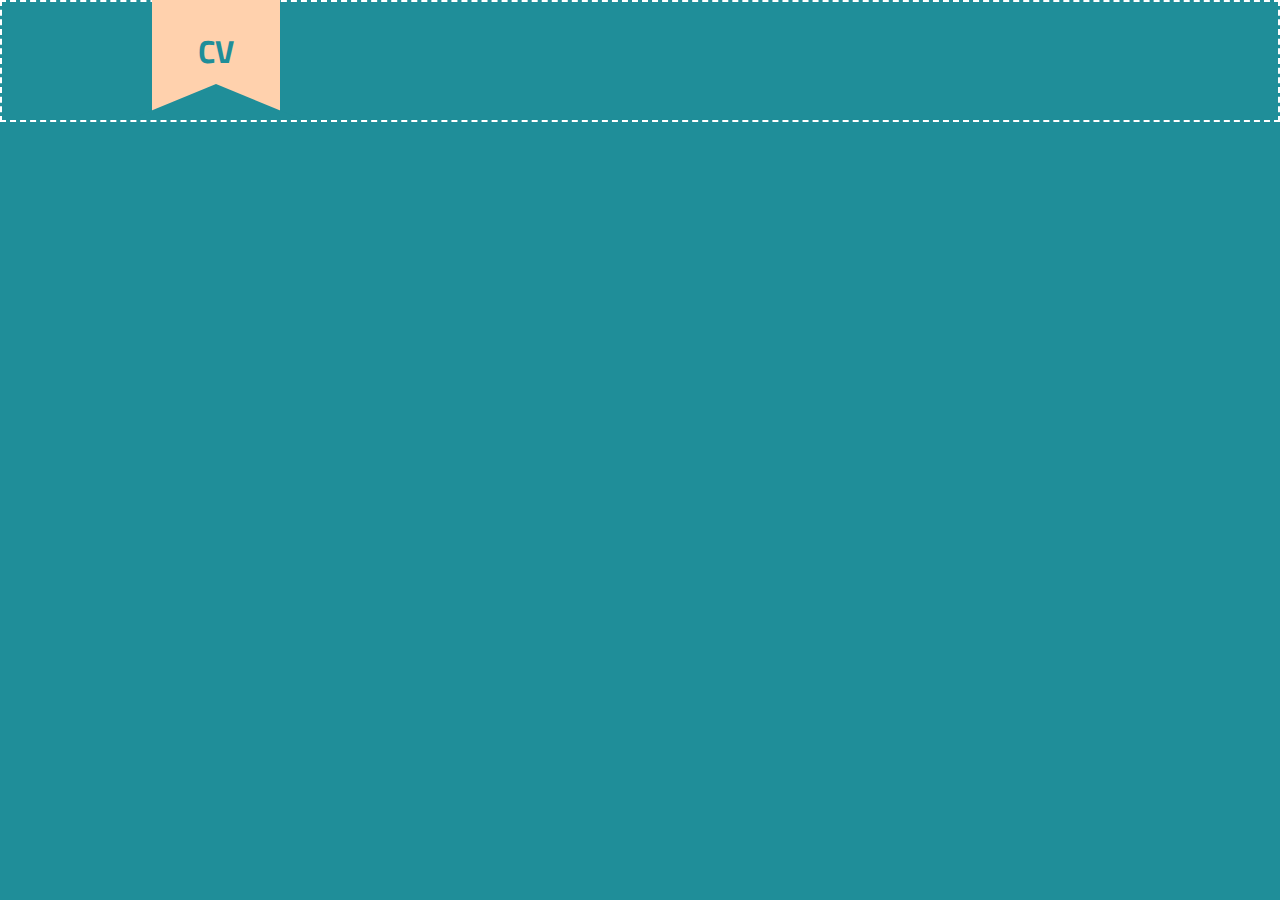
==== index.html @ df2a79b0 "modif date" ====
<!DOCTYPE html>
<html lang="fr-fr">
<head>
	<!-- <meta name="viewport" content="width=device-width, initial-scale=1"> -->
	<meta http-equiv="X-UA-Compatible" content="IE=Edge">
	<meta charset="UTF-8">
	<link rel="stylesheet" href="css/normalize.css">






<!-- 
	<link rel="stylesheet" type="text/css" href="css/jquery.fullPage.css" /> -->

	<script src = "bower_components/jquery/dist/jquery.min.js"></script>



	<!-- This following line is optional. Only necessary if you use the option css3:false and you want to use other easing effects rather than "linear", "swing" or "easeInOutCubic". -->
	<!-- <script src="js/fullPage/vendors/jquery.easings.min.js"></script> -->


	<!-- This following line is only necessary in the case of using the plugin option `scrollOverflow:true` -->
	<!-- <script type="text/javascript" src="js/fullPage/vendors/scrolloverflow.min.js"></script> -->

	<!-- <script type="text/javascript" src="js/fullPage/jquery.fullPage.js"></script> -->
	<!-- <script type="text/javascript" src="js/fullpage.js"></script> -->





	<script type="text/javascript" src="js/script.js"></script>

					<!-- FONT -->
	<link href='https://fonts.googleapis.com/css?family=Merriweather' rel='stylesheet' type='text/css'>
	<link href='https://fonts.googleapis.com/css?family=Kaushan+Script' rel='stylesheet' type='text/css'>
	<link href='https://fonts.googleapis.com/css?family=Titillium+Web' rel='stylesheet' type='text/css'>

					<!-- CSS -->
	<link rel="stylesheet" href="css/cv.css" media="screen">
	<link rel="stylesheet" href="css/cv.css" media="print">

	<link rel="stylesheet" href="css/font-awesome.min.css">

	
	<title>Cv</title>
</head>




<body>
	<div id="page">

	<!-- <div id="fullpage"> -->
<!-- 
		<div class="section one" >Some section</div>

		<div class="section two"> -->



						<!-- EN TETE CV -->
 
			<nav>
				<h1>CV</h1>
				<div class="arrow-up"></div>
			</nav>	




								<!-- PARTI GAUCHE -->






			<div class="container">

					<div class="left">
						<div id="one" class="prez">
							<h1>Yoann Le Gouguec</h1>
							<h4>Développeur front junior</h4>
							<p>Portfolio : </p>
							<p>Age : 29 ans</p>
						</div>



						<!-- PARTIE FORMATION -->
					<div id="three">
						<h2><i class="fa fa-book fa-lg" aria-hidden="true"></i>Formations</h2>
						<hr>
						<div>
							<div class="flex">
								<div class="annee"><p>2015</p></div>
								<div class="contenu">
									<ul>Formation développeur informatique à SIMPLON:
										<li>Formation intensive et immersive au développement web front end, JS avancé et utilisation de framework associé</li>
										<li>Pédagogie par projet</li>
										<li>Pair programming</li>
										<li>Learning by doing/learning by teatching</li>
										<li>Test unitaire</li>
									</ul>
								</div>
							</div>

							<div class="flex">
								<div class="annee"><p>2008</p></div>
								<div class="contenu">
								<p>Certificat de Qualification Professionnelle d'Agent de Prévention et de Sécurité (CQP-APS)</p>
								</div>
							</div>

							<div class="flex">
								<div class="annee"><p>2005</p></div>
								<div class="contenu">
								<p>Brevet d’Enseignement Professionnel (BEP) dans le secteur de la chimie</p>
								</div>
							</div>
						</div>

					</div>



						<!-- PARTIE XP PRO -->
					<div id="four">
						<h2><i class="fa fa-briefcase fa-lg" aria-hidden="true"></i>Expérience professionelle</h2>
						<hr>
						<div>

							<div class="flex">
								<div class="annee"><p>2016</p></div>
								<div class="contenu">
								<ul> Projet SNCF :
									 Création site / appli mobile répondant aux besoins du porteur de projet dans un délais de 4 jours.

									<li>Établissement d'un cahier des charges</li>
									<li>Relation client</li>
									<li>Technologies utilisées: html5, css3, js, angular</li>
									<li><a href="https://yoannlg.github.io/art-like/">https://yoannlg.github.io/art-like/</a></li>
								</ul>



								<ul> Atelier "Hour of Code :
									<li>Formation et initiation au code</li>
									<li>Technologie: JavaScript</li>
									<li>Outil supplémentaire: Scratch</li>
								</ul>
								<ul>Formation au code de cadres d'AXA:
								<li> Introduction à la programmation à travers un jeu ("minecraft")</li>
								
								</ul>
								
								</div>
							</div>

							<div class="flex">
								<div class="annee"><p>2008 à 2014</p></div>
								<div class="contenu">
									<p>Agent de Sécurité</p>
								</div>
							</div>

							<div class="flex">
								<div class="annee"><p>2006</p></div>
								<div class="contenu">
								<p>Stage dans l’entreprise ABAX à Villeneuve-le-Roi (industrie-chimie)</p>
								</div>
							</div>

							<div class="flex">
								<div class="annee"><p>2002</p></div>
								<div class="contenu">
								<ul>Stage dans l’entreprise MICROMANIA à Italie2
									<li>Mission : vérification des stocks et vente de liroduits</li>
								</ul>
								
								</div>
							</div>
						</div>


					<div id="five">
						<h2><i class="fa fa-futbol-o fa-lg" aria-hidden="true"></i>Loisirs</h2>
						<hr>

						<div class="all">
							<div class="loisir flex">
								<div class="loisir-gauche">
									<p>- Sports</p>
									<p>- Mangas</p>
									<p>- Concerts/spectacles</p>
									
								</div>
								<div class="loisir-droit">
									<p>- Série/films</p>
									<p>- Moto</p>
									<p>- Jeux vidéo</p>
								</div>
								
							</div>
						</div>
					</div>

					</div><!-- PREZ -->

				</div>

































					<!-- PARTIE DROITE -->
				<div id="two">
					<div class="right test">
						<aside>

							<div class="arrondi">
								<!-- PHOTO PROFIL -->
								<img src="images/yoann.png" alt="" class="trombi">
							</div>


							<!-- PARTIE CONTACT -->
							<div class="contact">
								<h2>Contacts</h2>
								<hr>
								<div class="inside-contact flex-column">
									<i class="fa fa-github fa-2x" aria-hidden="true"></i>
									<a href="https://github.com/yoannlg">https://github.com/yoannlg</a>
									<hr>
									
								</div>
								<div class="inside-contact flex-column">
									<i class="fa fa-envelope-o fa-2x" aria-hidden="true"></i>
									<a href="mailto:yoann.legouguec.pro@gmail.com">yoann.legouguec.pro@gmail.com</a>
									<hr>
								</div>

								<div class="inside-contact flex-column">
									<i class="fa fa-phone fa-2x" aria-hidden="true"></i>
									<span>06 82 48 78 58</span>
									<hr>
								</div>
							</div>

							<!-- PARTIE LANGUAGE -->
							<div class="language">
								<h2>Langages</h2>
								<hr>
								<ul><p>HTML5</p>
									<li class="flex">
									<div class="cercle cercle-plein"></div>
									<div class="cercle cercle-plein"></div>
									<div class="cercle cercle-plein"></div>
									<div class="cercle cercle-plein"></div>
									<div class="cercle"></div>
									</li>
								</ul>
								<ul> <p>CSS3</p>
									<li class="flex">
									<div class="cercle cercle-plein"></div>
									<div class="cercle cercle-plein"></div>
									<div class="cercle cercle-plein"></div>
									<div class="cercle cercle-plein"></div>
									<div class="cercle"></div>
									</li>
								</ul>

								<ul> <p>JavaScript</p>
									<li class="flex">
									<div class="cercle cercle-plein"></div>
									<div class="cercle cercle-plein"></div>
									<div class="cercle cercle-plein"></div>
									<div class="cercle"></div>
									<div class="cercle"></div>
									</li>
								</ul>

								<ul> <p>jquery</p>
									<li class="flex">
									<div class="cercle cercle-plein"></div>
									<div class="cercle cercle-plein"></div>
									<div class="cercle cercle-plein"></div>
									<div class="cercle"></div>
									<div class="cercle"></div>
									</li>
								</ul>
								<ul> <p>Angular</p>
									<li class="flex">
									<div class="cercle cercle-plein"></div>
									<div class="cercle cercle-plein"></div>
									<div class="cercle"></div>
									<div class="cercle"></div>
									<div class="cercle"></div>
									</li>
								</ul>
								<ul> <p>Node</p>
									<li class="flex">
									<div class="cercle cercle-plein"></div>
									<div class="cercle"></div>
									<div class="cercle"></div>
									<div class="cercle"></div>
									<div class="cercle"></div>
									</li>
								</ul>
								<ul> <p>Github</p>
									<li class="flex">
										<div class="cercle cercle-plein"></div>
										<div class="cercle cercle-plein"></div>
										<div class="cercle"></div>
										<div class="cercle"></div>
										<div class="cercle"></div>
									</li>
								</ul>
							</div><!-- LANGUAGE -->

							<div class="competence">
								<h2>Compétences</h2>
								<hr>
								<ul>
									<li>Travail d'équipe</li>
									<li>Adaptibilité</li>
									<li>Autonomie</li>
								</ul>
							</div>
							<div class="bas-aside"></div>
						</aside>

					</div><!-- RIGTH -->
					</div>
			</div> <!-- container -->
		</div> <!-- section two -->
		<!-- <div class="section three">
			<div class="slide three">
				<div class="container-slide">
					<div class="projet">
						<img src="http://yoannlg.github.io/airbnb/" alt="">
					</div>
					<div class="projet">
						
</div> 

					</div>
					<div class="projet">
						
						<p>Coucou</p>
						<div id="one" class="cache" style="display:none;">
						Je suis cach&eacute; !
						</div>
						<p>Coucou encore</p>
						<div class="cache" style="display:none;">
						Je suis cach&eacute; moi aussi
						</div>

					</div>
					<div class="projet">
						<span id="texteJQ"></span>
					</div>
				</div>
			</div>
			
		</div>	 -->								
<!-- 	</div> --> <!-- fullpage -->
</div>
</body>
</html>













<!-- <p>Coucou</p>
<div class="cache" style="display:none;">
Je suis cach&eacute; !
</div>
<p>Coucou encore</p>
<div class="cache" style="display:none;">
Je suis cach&eacute; moi aussi
</div> -->
 
<!-- <script type="text/javascript">
var delai=1000, //le délai en ms
lesDiv=[];
for(var i=0;i<document.getElementsByTagName('div').length;i++){
    if(document.getElementsByTagName('div')[i].className=='cache'){
        lesDiv[i]=document.getElementsByTagName('div')[i];
    }
}
for(i=0;i<lesDiv.length;i++){
    setTimeout((function(arg){return function(){lesDiv[arg].style.display='block';}})(i),delai);
}
</script> -->
---- css/cv.css ----
/*html{
	border: 2px dashed white;

}*/
body{
	min-width: 730px;
	border: 2px dashed white;
	background-color:#1F8E99;
	font-family: 'Titillium Web', sans-serif;
	
}
#page{
	margin: 0;
	border: none;
}

h1{
	font-family: 'Titillium Web', sans-serif;
}

h2, h3{
	text-align: center;
	font-family: 'Kaushan Script', cursive;
}

a{
	text-decoration: none;
	color: inherit;
}

hr{

/*border: 0;
height: 1px;
background-image: linear-gradient(to right, rgba(0, 0, 0, 0), rgba(0, 0, 0, 0.75), rgba(0, 0, 0, 0));
*/

/*
	width: 100%;
	margin-left: 30px;*/
}

.container{
	display: flex;
	justify-content: space-evenly;
}


#two{
	padding-top: 100px;
	margin-top: -100px;
	/*border: 2px solid red;*/
}

.one{
	color: white;
}








/*HEADER*/
nav {
	display: flex;
	flex-direction: column;
	align-items: center;
	justify-content: space-between;
	margin-left: 150px;
	margin-top: -35px;
	width: 10%;
	min-width: 70px;
    height: 150px;
    background-color: #FFD1AD;
}
nav h1{
	margin-top: 60px;
	align-self: center;
	color: #1F8E99;
}
.arrow-up {
  width: 0%; 
  height: 0%; 
  border-left: 85px solid transparent;
  border-right: 85px solid transparent;
  border-bottom: 35px solid #1F8E99;
  margin-top: -12px;
}










			/*PARTIE LEFT*/
 

.left{
	width: 70%;
	min-width: 500px;
	font-size: 1.2em;
	/*border: 2px solid black;*/
	color: white;
}
.left h2{
		text-shadow: 2px 7px 4px black;
}
.left i{
	color: white;
	margin-right: 15px;
}
.left hr{
	width: 100%;
	margin-left: 30px;
}
.left ul{
	padding-left: 0;
}
.mise-en-avant{
	font-family:'Merriweather', serif;
	font-size: 18px;
	padding: 0px;
}

.prez{
	display: flex;
	flex-direction: column;
	align-items: center;
	margin-left: 30px;
}
.prez h1{
	text-shadow: 2px 2px 0 #004275, -2px -2px 0 #004275, -2px 2px 0 #004275, 2px -2px 0 #004275 ;

}


.flex{
	display: flex;
}
.annee p{
	min-width: 100px;
	margin-right: 15px;
	margin-left: 50px;
	padding-right: 5px;
	/*border: 1px solid black;*/
}
.contenu{
	/*border: 1px solid red; */
	color: white;
}

.contenu li:first-child{
	margin-top: 10px;
}
.contenu li{
	margin-left: 30px;
}




.loisir{
	justify-content: space-around;
	margin-left: 20px;
}

























/*PARTIE RIGHT*/

.right{
	/*border: 2px solid red;*/
	width: 300px;
	min-width: 250px;
	margin-left: 10px;
}
.right h2, h3{
	/*text-shadow: 0px -1px 0px black, 1px 0px 0px black, -1px 1px 0px black;*/
	/*box-shadow: inset ;*/
	font-size: 1.8em;
}
.right ul{
	font-size: 1.2em;
}
.right hr{
border: 0;
height: 1px;
background-image: linear-gradient(to right, rgba(0, 0, 0, 0), rgba(33, 131, 158, 0.82), rgba(0, 0, 0, 0));

}

aside{
	display: flex;
	flex-direction: column;
	align-items: center;
	min-width: 250px;
	max-width: 250px;
    margin: 50px 50px;
    border-radius: 5% 5% 0 0;
	color: #1F8E99;
    background-color: #FFD1AD;
    box-shadow: 10px 10px 20px black;
    /*border: 2px solid yellow;*/
}

/*.right{
	min-width: 200px;
	max-width: 250px;
	margin-top: 150px;
    background-color: #FFD1AD;
    border-radius: 5% 5% 0 0;
    margin-left: 10px;
    font-size: 15px;
}*/

aside ul{
	margin-left: 10px;
}
aside hr{
	width: 80%;
	margin: 8px auto;
}
ul p{
	margin-left: 30px;
}

.flex{
	display: flex;
}
.flex-column{
	display: flex;
	flex-direction: column;
	align-items: center;
}



/*TROMBIE + ARRONDI*/




.arrondi{
width: 100%;
min-width: 180px;
height: 250px;
margin-top: -80px;
border-radius: 50%;
background-color: #FFD1AD;
}

.trombi{
width: 100%;
min-width: 170px;
max-width: 300px;
margin-top: -80px;
border-radius: 50%;
}

/*PARTIE CONTACT*/
.contact{
	margin-top: -30px;
}
.inside-contact{
	width: 100%;
	margin-bottom: 10px;
}
.inside-contact hr {
	width: 40%;
}
.inside-contact a:hover{
	color: red;
	font-size: 17px;	
}

.cercle{
	width: 12px;
	height: 12px;
	margin: 5px 15px 20px 0;
	border-radius: 50%;
	border: 1px solid ;
	background-color: #A8B4B6;
}
.cercle-plein{
	background-color: #1F8E99;
	border: 1px solid black;
}



/*PARTIE LANGAGE*/
.language{
	width: 100%;
	margin: 0 auto;
}

/*PARTIE COMPETENCE*/
.competence{
	width: 100%;
	margin: 0 auto;
}
.competence li{
	margin-top: 30px;
}

/*PARTIE BAS ASIDE*/
.bas-aside{
	width: 100%;
	height: 20px;
	background-color: orange;
}


















































					/*Partie slider*/

.container-slide{
	display: flex;
	width: 60%;
	flex-wrap: wrap;
	margin: auto;
	border:2px solid red;


}

.projet{
	height: 200px;
	min-width: 300px;
	margin: 10px;
	background-size: cover;
	justify-content: center;
	align-items: center;
	color: white;
	flex-flow; wrap;
	font-size: 20px;
	font-weight: bold;
	border: 2px solid blue;
	flex:1 1 0;
}


.airbnb{
		background-image: url("../images/airbnb.png");

}




.skillbar {
	position:relative;
	display:block;
	margin-bottom:15px;
	width:100%;
	background:#eee;
	height:35px;
	border-radius:3px;
	-moz-border-radius:3px;
	-webkit-border-radius:3px;
	-webkit-transition:0.4s linear;
	-moz-transition:0.4s linear;
	-ms-transition:0.4s linear;
	-o-transition:0.4s linear;
	transition:0.4s linear;
	-webkit-transition-property:width;
}

.skillbar-title {
	position:absolute;
	top:0;
	left:0;
width:110px;
	font-weight:bold;
	font-size:13px;
	color:#ffffff;
	background:#6adcfa;
	-webkit-border-top-left-radius:3px;
	-webkit-border-bottom-left-radius:4px;
	-moz-border-radius-topleft:3px;
	-moz-border-radius-bottomleft:3px;
	border-top-left-radius:3px;
	border-bottom-left-radius:3px;
}

.skillbar-bar {
	height:35px;
	width:0px;
	background:#6adcfa;
	border-radius:3px;
	-moz-border-radius:3px;
	-webkit-border-radius:3px;
}







/*#one{
	visibility: hiden;
}
*/
---- css/cv.css ----
/*html{
	border: 2px dashed white;

}*/
body{
	min-width: 730px;
	border: 2px dashed white;
	background-color:#1F8E99;
	font-family: 'Titillium Web', sans-serif;
	
}
#page{
	margin: 0;
	border: none;
}

h1{
	font-family: 'Titillium Web', sans-serif;
}

h2, h3{
	text-align: center;
	font-family: 'Kaushan Script', cursive;
}

a{
	text-decoration: none;
	color: inherit;
}

hr{

/*border: 0;
height: 1px;
background-image: linear-gradient(to right, rgba(0, 0, 0, 0), rgba(0, 0, 0, 0.75), rgba(0, 0, 0, 0));
*/

/*
	width: 100%;
	margin-left: 30px;*/
}

.container{
	display: flex;
	justify-content: space-evenly;
}


#two{
	padding-top: 100px;
	margin-top: -100px;
	/*border: 2px solid red;*/
}

.one{
	color: white;
}








/*HEADER*/
nav {
	display: flex;
	flex-direction: column;
	align-items: center;
	justify-content: space-between;
	margin-left: 150px;
	margin-top: -35px;
	width: 10%;
	min-width: 70px;
    height: 150px;
    background-color: #FFD1AD;
}
nav h1{
	margin-top: 60px;
	align-self: center;
	color: #1F8E99;
}
.arrow-up {
  width: 0%; 
  height: 0%; 
  border-left: 85px solid transparent;
  border-right: 85px solid transparent;
  border-bottom: 35px solid #1F8E99;
  margin-top: -12px;
}










			/*PARTIE LEFT*/
 

.left{
	width: 70%;
	min-width: 500px;
	font-size: 1.2em;
	/*border: 2px solid black;*/
	color: white;
}
.left h2{
		text-shadow: 2px 7px 4px black;
}
.left i{
	color: white;
	margin-right: 15px;
}
.left hr{
	width: 100%;
	margin-left: 30px;
}
.left ul{
	padding-left: 0;
}
.mise-en-avant{
	font-family:'Merriweather', serif;
	font-size: 18px;
	padding: 0px;
}

.prez{
	display: flex;
	flex-direction: column;
	align-items: center;
	margin-left: 30px;
}
.prez h1{
	text-shadow: 2px 2px 0 #004275, -2px -2px 0 #004275, -2px 2px 0 #004275, 2px -2px 0 #004275 ;

}


.flex{
	display: flex;
}
.annee p{
	min-width: 100px;
	margin-right: 15px;
	margin-left: 50px;
	padding-right: 5px;
	/*border: 1px solid black;*/
}
.contenu{
	/*border: 1px solid red; */
	color: white;
}

.contenu li:first-child{
	margin-top: 10px;
}
.contenu li{
	margin-left: 30px;
}




.loisir{
	justify-content: space-around;
	margin-left: 20px;
}

























/*PARTIE RIGHT*/

.right{
	/*border: 2px solid red;*/
	width: 300px;
	min-width: 250px;
	margin-left: 10px;
}
.right h2, h3{
	/*text-shadow: 0px -1px 0px black, 1px 0px 0px black, -1px 1px 0px black;*/
	/*box-shadow: inset ;*/
	font-size: 1.8em;
}
.right ul{
	font-size: 1.2em;
}
.right hr{
border: 0;
height: 1px;
background-image: linear-gradient(to right, rgba(0, 0, 0, 0), rgba(33, 131, 158, 0.82), rgba(0, 0, 0, 0));

}

aside{
	display: flex;
	flex-direction: column;
	align-items: center;
	min-width: 250px;
	max-width: 250px;
    margin: 50px 50px;
    border-radius: 5% 5% 0 0;
	color: #1F8E99;
    background-color: #FFD1AD;
    box-shadow: 10px 10px 20px black;
    /*border: 2px solid yellow;*/
}

/*.right{
	min-width: 200px;
	max-width: 250px;
	margin-top: 150px;
    background-color: #FFD1AD;
    border-radius: 5% 5% 0 0;
    margin-left: 10px;
    font-size: 15px;
}*/

aside ul{
	margin-left: 10px;
}
aside hr{
	width: 80%;
	margin: 8px auto;
}
ul p{
	margin-left: 30px;
}

.flex{
	display: flex;
}
.flex-column{
	display: flex;
	flex-direction: column;
	align-items: center;
}



/*TROMBIE + ARRONDI*/




.arrondi{
width: 100%;
min-width: 180px;
height: 250px;
margin-top: -80px;
border-radius: 50%;
background-color: #FFD1AD;
}

.trombi{
width: 100%;
min-width: 170px;
max-width: 300px;
margin-top: -80px;
border-radius: 50%;
}

/*PARTIE CONTACT*/
.contact{
	margin-top: -30px;
}
.inside-contact{
	width: 100%;
	margin-bottom: 10px;
}
.inside-contact hr {
	width: 40%;
}
.inside-contact a:hover{
	color: red;
	font-size: 17px;	
}

.cercle{
	width: 12px;
	height: 12px;
	margin: 5px 15px 20px 0;
	border-radius: 50%;
	border: 1px solid ;
	background-color: #A8B4B6;
}
.cercle-plein{
	background-color: #1F8E99;
	border: 1px solid black;
}



/*PARTIE LANGAGE*/
.language{
	width: 100%;
	margin: 0 auto;
}

/*PARTIE COMPETENCE*/
.competence{
	width: 100%;
	margin: 0 auto;
}
.competence li{
	margin-top: 30px;
}

/*PARTIE BAS ASIDE*/
.bas-aside{
	width: 100%;
	height: 20px;
	background-color: orange;
}


















































					/*Partie slider*/

.container-slide{
	display: flex;
	width: 60%;
	flex-wrap: wrap;
	margin: auto;
	border:2px solid red;


}

.projet{
	height: 200px;
	min-width: 300px;
	margin: 10px;
	background-size: cover;
	justify-content: center;
	align-items: center;
	color: white;
	flex-flow; wrap;
	font-size: 20px;
	font-weight: bold;
	border: 2px solid blue;
	flex:1 1 0;
}


.airbnb{
		background-image: url("../images/airbnb.png");

}




.skillbar {
	position:relative;
	display:block;
	margin-bottom:15px;
	width:100%;
	background:#eee;
	height:35px;
	border-radius:3px;
	-moz-border-radius:3px;
	-webkit-border-radius:3px;
	-webkit-transition:0.4s linear;
	-moz-transition:0.4s linear;
	-ms-transition:0.4s linear;
	-o-transition:0.4s linear;
	transition:0.4s linear;
	-webkit-transition-property:width;
}

.skillbar-title {
	position:absolute;
	top:0;
	left:0;
width:110px;
	font-weight:bold;
	font-size:13px;
	color:#ffffff;
	background:#6adcfa;
	-webkit-border-top-left-radius:3px;
	-webkit-border-bottom-left-radius:4px;
	-moz-border-radius-topleft:3px;
	-moz-border-radius-bottomleft:3px;
	border-top-left-radius:3px;
	border-bottom-left-radius:3px;
}

.skillbar-bar {
	height:35px;
	width:0px;
	background:#6adcfa;
	border-radius:3px;
	-moz-border-radius:3px;
	-webkit-border-radius:3px;
}







/*#one{
	visibility: hiden;
}
*/
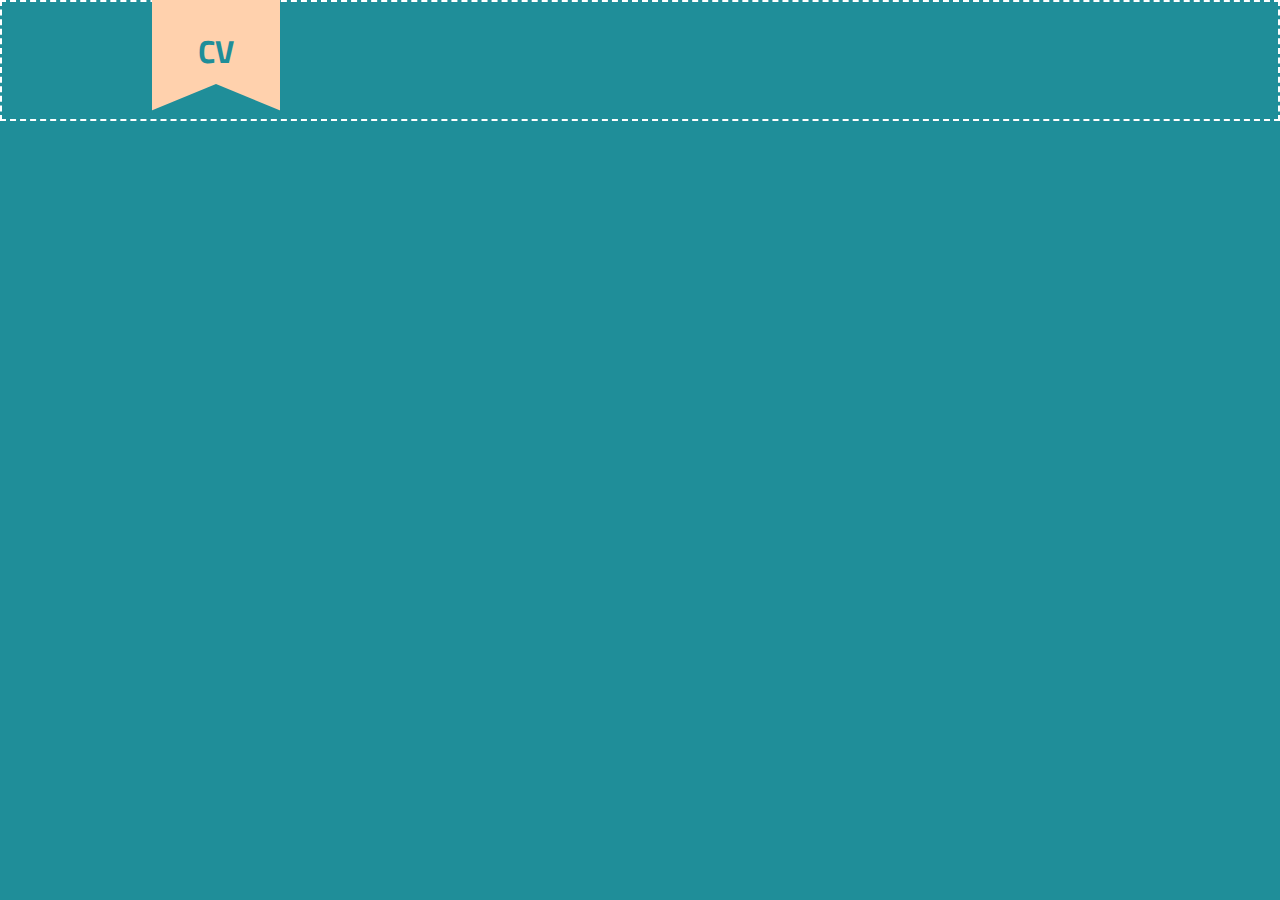
==== commit 671cab22: "modification des lien pour meilleur rendu en ligne plus ajout portfolio et linkedin" ====
--- a/index.html
+++ b/index.html
@@ -86,8 +86,7 @@
 						<div id="one" class="prez">
 							<h1>Yoann Le Gouguec</h1>
 							<h4>Développeur front junior</h4>
-							<p>Portfolio : </p>
-							<p>Age : 29 ans</p>
+						
 						</div>
 
 
@@ -144,7 +143,7 @@
 									<li>Établissement d'un cahier des charges</li>
 									<li>Relation client</li>
 									<li>Technologies utilisées: html5, css3, js, angular</li>
-									<li><a href="https://yoannlg.github.io/art-like/">https://yoannlg.github.io/art-like/</a></li>
+									<li><a href="https://yoannlg.github.io/art-like/">Lien du projet</a></li>
 								</ul>
 
 
@@ -263,13 +262,26 @@
 								<hr>
 								<div class="inside-contact flex-column">
 									<i class="fa fa-github fa-2x" aria-hidden="true"></i>
-									<a href="https://github.com/yoannlg">https://github.com/yoannlg</a>
+									<a href="https://github.com/yoannlg">Github</a>
 									<hr>
-									
-								</div>
+								</div>
+
+								<div class="inside-contact flex-column">
+									<i class=" fa fa-folder-open-o fa-2x" aria-hidden="true"></i>
+									<a href="">Porfolio</a>
+									<hr>
+								</div>
+
+								<div class="inside-contact flex-column">
+									<i class="fa Example of linkedin-square fa-linkedin-square  fa-2x" aria-hidden="true"></i>
+									<a href="https://fr.linkedin.com/in/yoann-le-gouguec-51013">Linkedin</a>
+									<hr>
+								</div>
+
+
 								<div class="inside-contact flex-column">
 									<i class="fa fa-envelope-o fa-2x" aria-hidden="true"></i>
-									<a href="mailto:yoann.legouguec.pro@gmail.com">yoann.legouguec.pro@gmail.com</a>
+									<a href="mailto:yoann.legouguec.pro@gmail.com">Mail</a>
 									<hr>
 								</div>
 
@@ -307,7 +319,7 @@
 									<li class="flex">
 									<div class="cercle cercle-plein"></div>
 									<div class="cercle cercle-plein"></div>
-									<div class="cercle cercle-plein"></div>
+									<div class="cercle"></div>
 									<div class="cercle"></div>
 									<div class="cercle"></div>
 									</li>
--- a/css/cv.css
+++ b/css/cv.css
@@ -272,11 +272,12 @@
 
 .arrondi{
 width: 100%;
-min-width: 180px;
-height: 250px;
+min-width: 200px;
+height: 260px;
 margin-top: -80px;
 border-radius: 50%;
 background-color: #FFD1AD;
+/*border: 2px solid red;*/
 }
 
 .trombi{
--- a/css/cv.css
+++ b/css/cv.css
@@ -272,11 +272,12 @@
 
 .arrondi{
 width: 100%;
-min-width: 180px;
-height: 250px;
+min-width: 200px;
+height: 260px;
 margin-top: -80px;
 border-radius: 50%;
 background-color: #FFD1AD;
+/*border: 2px solid red;*/
 }
 
 .trombi{
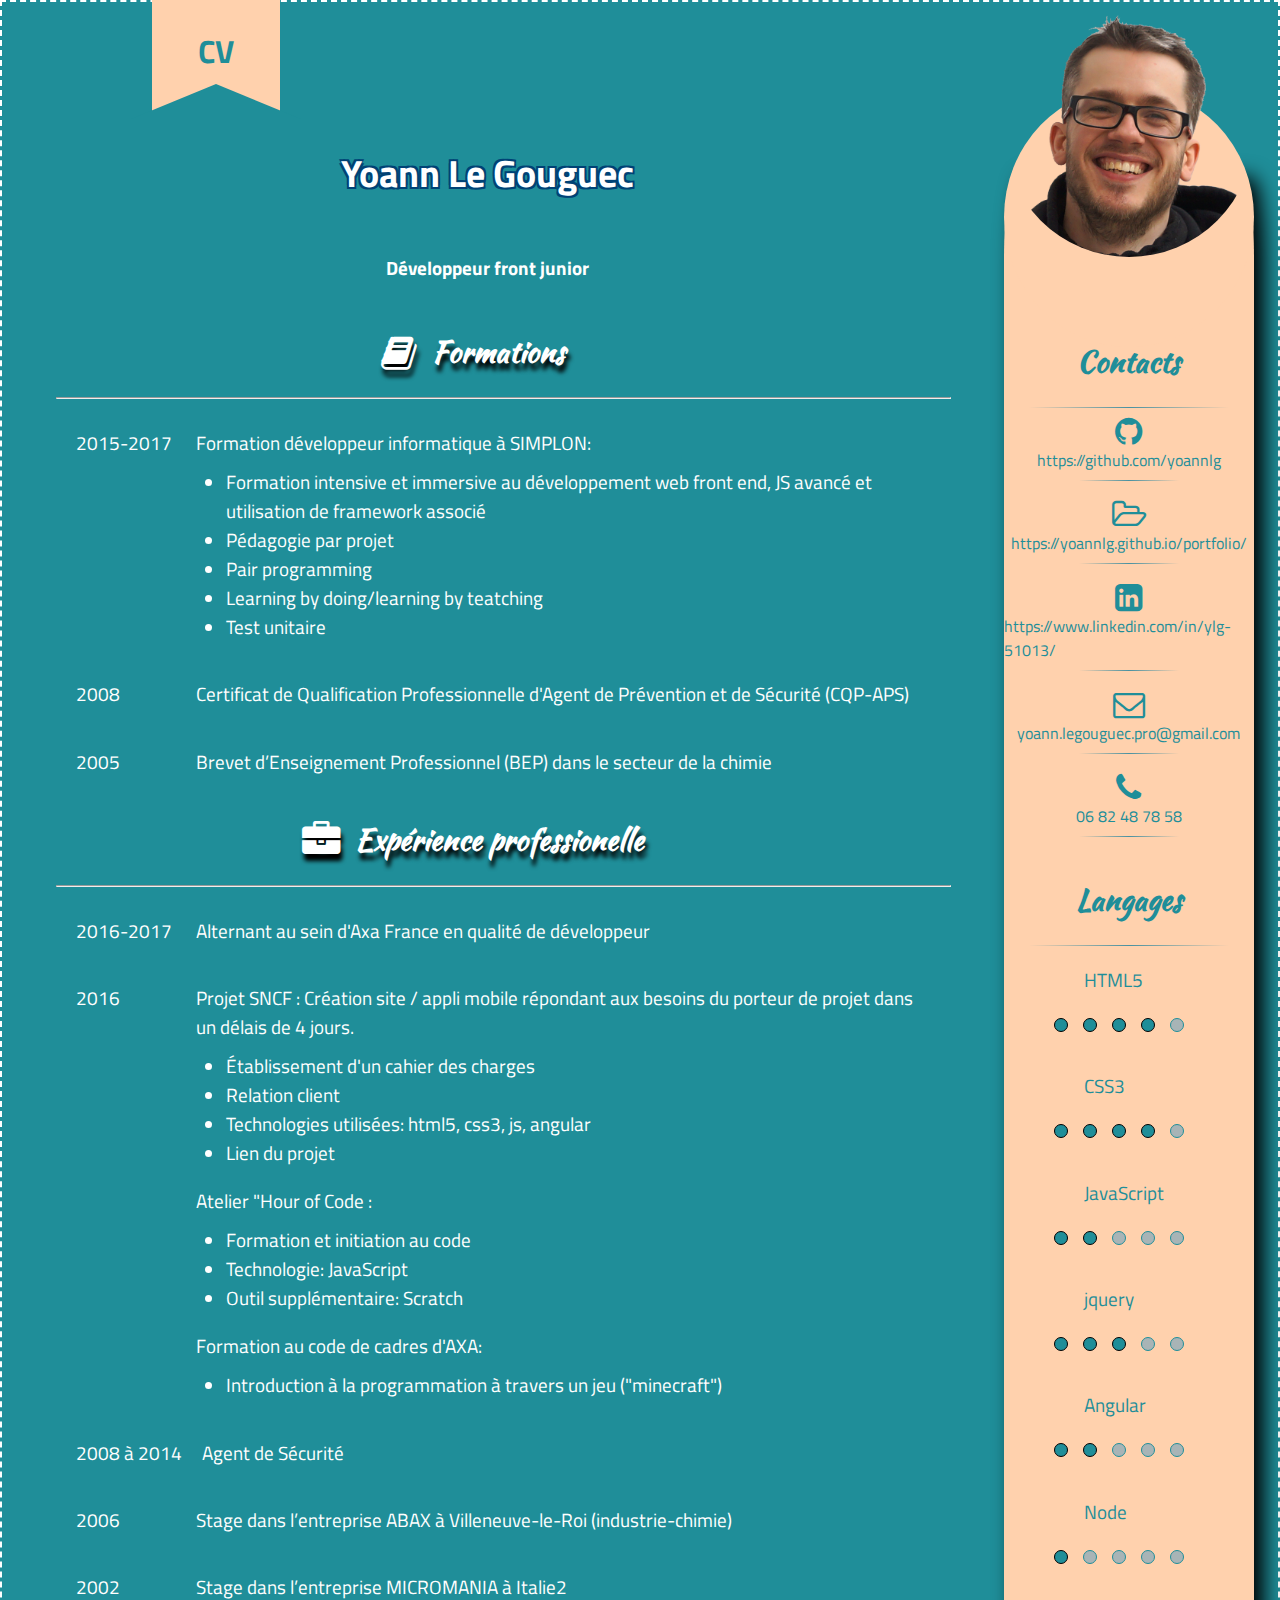
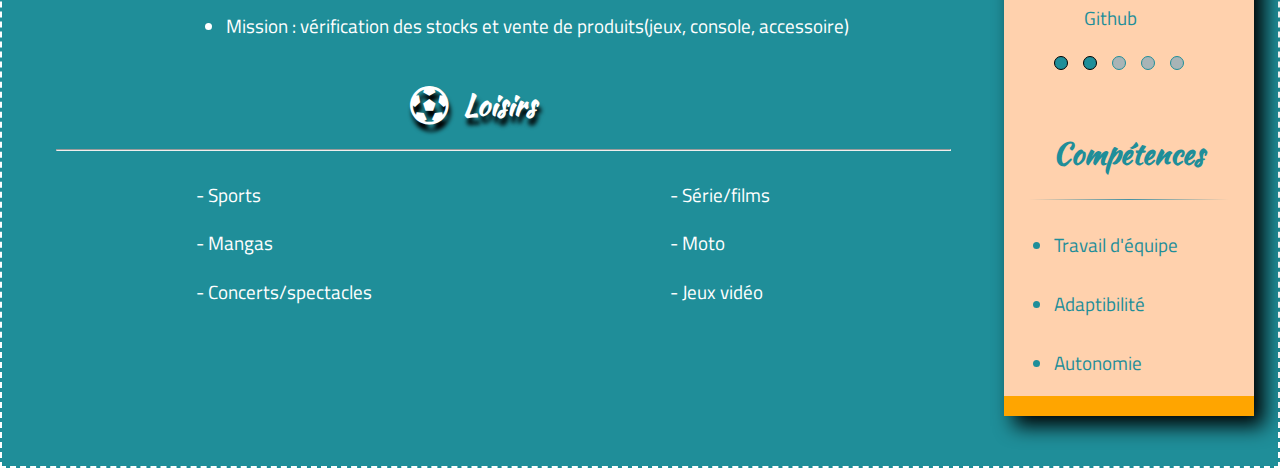
==== commit 182e4734: "modification de la partie contact pour etre visuellement raccort avec une version pdf" ====
--- a/index.html
+++ b/index.html
@@ -97,7 +97,7 @@
 						<hr>
 						<div>
 							<div class="flex">
-								<div class="annee"><p>2015</p></div>
+								<div class="annee"><p>2015-2017</p></div>
 								<div class="contenu">
 									<ul>Formation développeur informatique à SIMPLON:
 										<li>Formation intensive et immersive au développement web front end, JS avancé et utilisation de framework associé</li>
@@ -133,8 +133,16 @@
 						<h2><i class="fa fa-briefcase fa-lg" aria-hidden="true"></i>Expérience professionelle</h2>
 						<hr>
 						<div>
-
-							<div class="flex">
+							
+							<div class="flex">
+								<div class="annee"><p>2016-2017</p></div>
+								<div class="contenu">
+									<p>Alternant au sein d'Axa France en qualité de développeur</p>
+								</div>
+							</div>
+
+							<div class="flex">
+
 								<div class="annee"><p>2016</p></div>
 								<div class="contenu">
 								<ul> Projet SNCF :
@@ -179,7 +187,7 @@
 								<div class="annee"><p>2002</p></div>
 								<div class="contenu">
 								<ul>Stage dans l’entreprise MICROMANIA à Italie2
-									<li>Mission : vérification des stocks et vente de liroduits</li>
+									<li>Mission : vérification des stocks et vente de produits(jeux, console, accessoire)</li>
 								</ul>
 								
 								</div>
@@ -238,13 +246,6 @@
 
 
 
-
-
-
-
-
-
-
 					<!-- PARTIE DROITE -->
 				<div id="two">
 					<div class="right test">
@@ -262,26 +263,26 @@
 								<hr>
 								<div class="inside-contact flex-column">
 									<i class="fa fa-github fa-2x" aria-hidden="true"></i>
-									<a href="https://github.com/yoannlg">Github</a>
+									<a href="https://github.com/yoannlg" title="https://github.com/yoannlg">https://github.com/yoannlg</a>
 									<hr>
 								</div>
 
 								<div class="inside-contact flex-column">
 									<i class=" fa fa-folder-open-o fa-2x" aria-hidden="true"></i>
-									<a href="">Porfolio</a>
+									<a href="https://yoannlg.github.io/portfolio/" title="https://yoannlg.github.io/portfolio" ">https://yoannlg.github.io/portfolio/</a>
 									<hr>
 								</div>
 
 								<div class="inside-contact flex-column">
 									<i class="fa Example of linkedin-square fa-linkedin-square  fa-2x" aria-hidden="true"></i>
-									<a href="https://fr.linkedin.com/in/yoann-le-gouguec-51013">Linkedin</a>
+									<a href="https://fr.linkedin.com/in/yoann-le-gouguec-51013" title="https://fr.linkedin.com/in/yoann-le-gouguec-51013">https://www.linkedin.com/in/ylg-51013/</a>
 									<hr>
 								</div>
 
 
 								<div class="inside-contact flex-column">
 									<i class="fa fa-envelope-o fa-2x" aria-hidden="true"></i>
-									<a href="mailto:yoann.legouguec.pro@gmail.com">Mail</a>
+									<a href="mailto:yoann.legouguec.pro@gmail.com" title="yoann.legouguec.pro@gmail.com">yoann.legouguec.pro@gmail.com</a>
 									<hr>
 								</div>
 
--- a/css/cv.css
+++ b/css/cv.css
@@ -440,7 +440,7 @@
 	-moz-transition:0.4s linear;
 	-ms-transition:0.4s linear;
 	-o-transition:0.4s linear;
-	transition:0.4s linear;
+	transition:10s linear;
 	-webkit-transition-property:width;
 }
 
@@ -448,7 +448,7 @@
 	position:absolute;
 	top:0;
 	left:0;
-width:110px;
+	width:110px;
 	font-weight:bold;
 	font-size:13px;
 	color:#ffffff;
--- a/css/cv.css
+++ b/css/cv.css
@@ -440,7 +440,7 @@
 	-moz-transition:0.4s linear;
 	-ms-transition:0.4s linear;
 	-o-transition:0.4s linear;
-	transition:0.4s linear;
+	transition:10s linear;
 	-webkit-transition-property:width;
 }
 
@@ -448,7 +448,7 @@
 	position:absolute;
 	top:0;
 	left:0;
-width:110px;
+	width:110px;
 	font-weight:bold;
 	font-size:13px;
 	color:#ffffff;
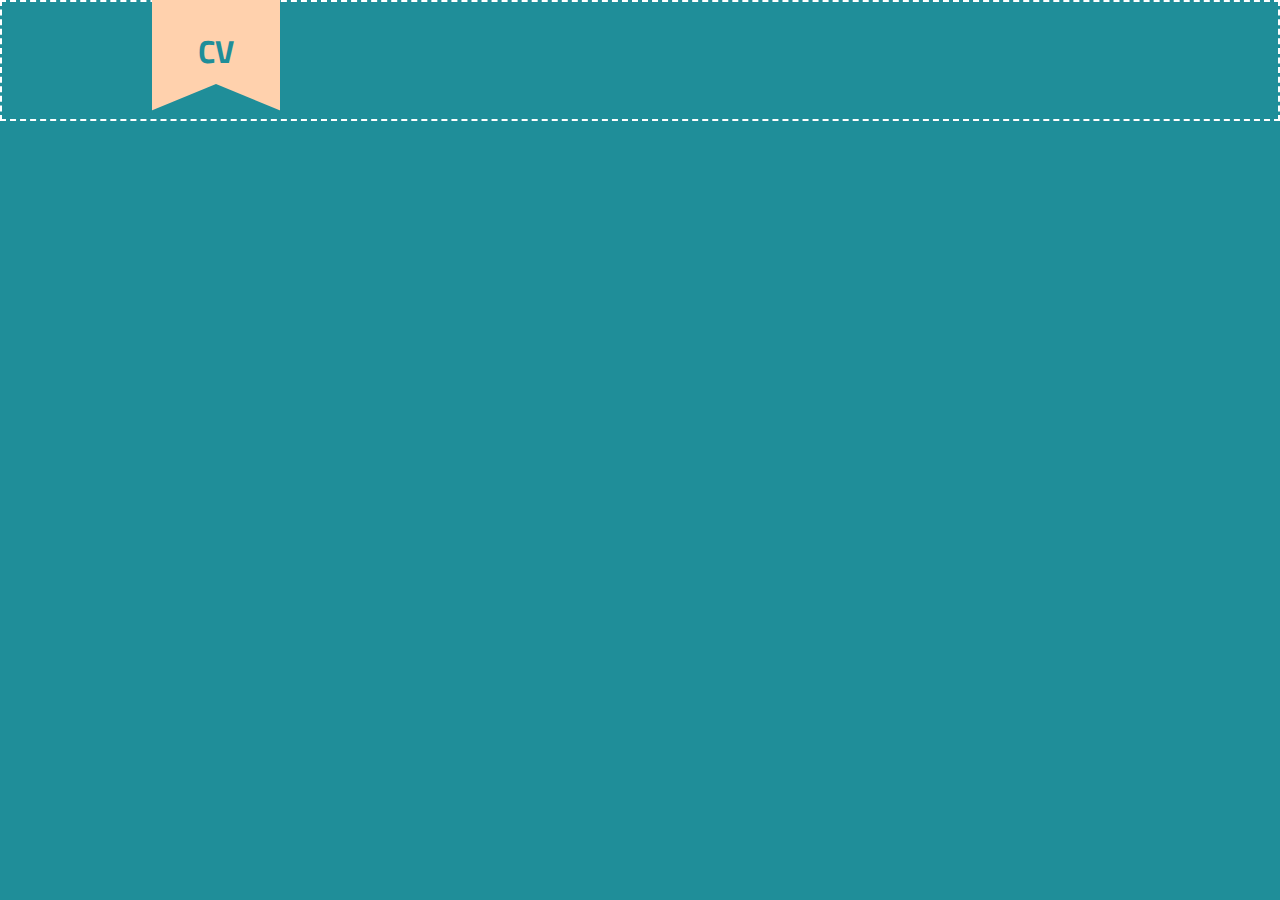
==== commit bb6726b3: "maj cv axa" ====
--- a/index.html
+++ b/index.html
@@ -97,7 +97,7 @@
 						<hr>
 						<div>
 							<div class="flex">
-								<div class="annee"><p>2015-2017</p></div>
+								<div class="annee"><p>2015</p></div>
 								<div class="contenu">
 									<ul>Formation développeur informatique à SIMPLON:
 										<li>Formation intensive et immersive au développement web front end, JS avancé et utilisation de framework associé</li>
@@ -130,23 +130,22 @@
 
 						<!-- PARTIE XP PRO -->
 					<div id="four">
-						<h2><i class="fa fa-briefcase fa-lg" aria-hidden="true"></i>Expérience professionelle</h2>
+						<h2><i class="fa fa-briefcase fa-lg" aria-hidden="true"></i>Expérience professionnelle</h2>
 						<hr>
 						<div>
-							
+
 							<div class="flex">
 								<div class="annee"><p>2016-2017</p></div>
 								<div class="contenu">
-									<p>Alternant au sein d'Axa France en qualité de développeur</p>
-								</div>
-							</div>
-
-							<div class="flex">
-
+									<p>Alternant au sein d'Axa France en qualité de développeur.</p>
+								</div>
+							</div>
+						
+							<div class="flex">
 								<div class="annee"><p>2016</p></div>
 								<div class="contenu">
 								<ul> Projet SNCF :
-									 Création site / appli mobile répondant aux besoins du porteur de projet dans un délais de 4 jours.
+									 Création site / appli mobile répondant aux besoins du porteur de projet dans un délai de 4 jours.
 
 									<li>Établissement d'un cahier des charges</li>
 									<li>Relation client</li>
@@ -232,20 +231,6 @@
 
 
 
-
-
-
-
-
-
-
-
-
-
-
-
-
-
 					<!-- PARTIE DROITE -->
 				<div id="two">
 					<div class="right test">
@@ -263,26 +248,26 @@
 								<hr>
 								<div class="inside-contact flex-column">
 									<i class="fa fa-github fa-2x" aria-hidden="true"></i>
-									<a href="https://github.com/yoannlg" title="https://github.com/yoannlg">https://github.com/yoannlg</a>
+									<a href="https://github.com/yoannlg" title="https://github.com/yoannlg">Github</a>
 									<hr>
 								</div>
 
 								<div class="inside-contact flex-column">
 									<i class=" fa fa-folder-open-o fa-2x" aria-hidden="true"></i>
-									<a href="https://yoannlg.github.io/portfolio/" title="https://yoannlg.github.io/portfolio" ">https://yoannlg.github.io/portfolio/</a>
+									<a href="https://yoannlg.github.io/portfolio/" title="https://yoannlg.github.io/portfolio" ">Portfolio</a>
 									<hr>
 								</div>
 
 								<div class="inside-contact flex-column">
 									<i class="fa Example of linkedin-square fa-linkedin-square  fa-2x" aria-hidden="true"></i>
-									<a href="https://fr.linkedin.com/in/yoann-le-gouguec-51013" title="https://fr.linkedin.com/in/yoann-le-gouguec-51013">https://www.linkedin.com/in/ylg-51013/</a>
+									<a href="https://fr.linkedin.com/in/yoann-le-gouguec-51013" title="https://fr.linkedin.com/in/ylg-51013">Linkedin</a>
 									<hr>
 								</div>
 
 
 								<div class="inside-contact flex-column">
 									<i class="fa fa-envelope-o fa-2x" aria-hidden="true"></i>
-									<a href="mailto:yoann.legouguec.pro@gmail.com" title="yoann.legouguec.pro@gmail.com">yoann.legouguec.pro@gmail.com</a>
+									<a href="mailto:yoann.legouguec.pro@gmail.com" title="yoann.legouguec.pro@gmail.com">Mail</a>
 									<hr>
 								</div>
 
